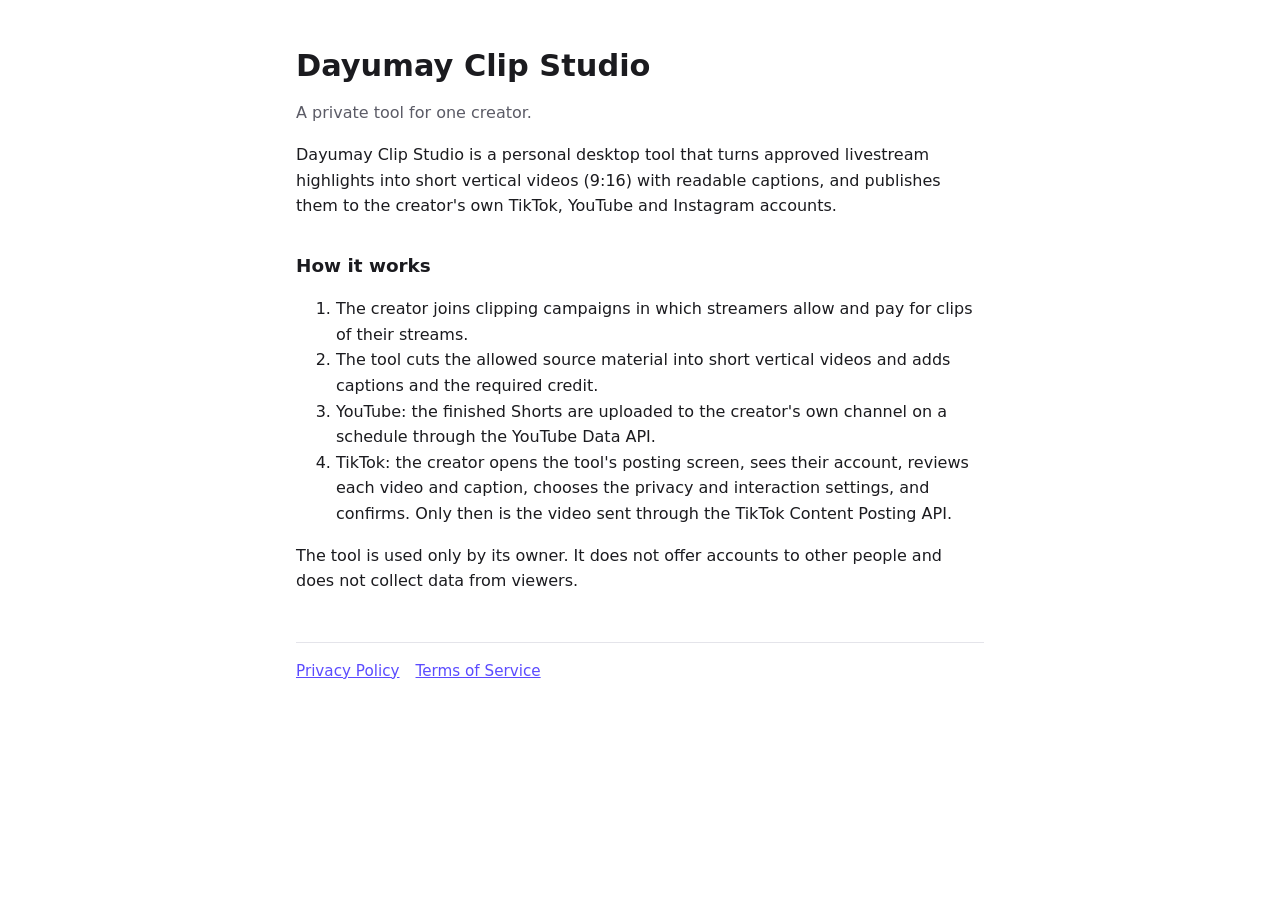
==== index.html @ 783f6fa1 "Dayumay Clip Studio: home, privacy policy, terms, TikTok callback Co-Authored-By: Claude Opus 5.5 <n" ====
<!doctype html>
<html lang="en"><head><meta charset="utf-8"><meta name="viewport" content="width=device-width,initial-scale=1">
<title>Dayumay Clip Studio</title><link rel="stylesheet" href="style.css"></head>
<body><main>
<h1>Dayumay Clip Studio</h1>
<p class="muted">A private tool for one creator.</p>
<p>Dayumay Clip Studio is a personal desktop tool that turns approved livestream highlights into short vertical videos
(9:16) with readable captions, and publishes them to the creator's own TikTok, YouTube and Instagram accounts.</p>
<h2>How it works</h2>
<ol>
<li>The creator joins clipping campaigns in which streamers allow and pay for clips of their streams.</li>
<li>The tool cuts the allowed source material into short vertical videos and adds captions and the required credit.</li>
<li>YouTube: the finished Shorts are uploaded to the creator's own channel on a schedule through the YouTube Data API.</li>
<li>TikTok: the creator opens the tool's posting screen, sees their account, reviews each video and caption, chooses the
privacy and interaction settings, and confirms. Only then is the video sent through the TikTok Content Posting API.</li>
</ol>
<p>The tool is used only by its owner. It does not offer accounts to other people and does not collect data from viewers.</p>
<nav><a href="privacy.html">Privacy Policy</a><a href="terms.html">Terms of Service</a></nav>
</main></body></html>
---- style.css ----
:root { --bg:#ffffff; --fg:#1b1b1f; --muted:#5b5b66; --accent:#5b4bff; --line:#e4e4ea; }
@media (prefers-color-scheme: dark) { :root { --bg:#111114; --fg:#ececf1; --muted:#a0a0ad; --accent:#8b80ff; --line:#2a2a31; } }
* { box-sizing:border-box; }
body { margin:0; background:var(--bg); color:var(--fg); font:16px/1.6 system-ui,-apple-system,"Segoe UI",sans-serif; }
main { max-width:720px; margin:0 auto; padding:48px 16px 80px; }
h1 { font-size:1.9rem; line-height:1.2; margin:0 0 8px; }
h2 { font-size:1.15rem; margin:32px 0 8px; }
p, li { color:var(--fg); } .muted { color:var(--muted); }
a { color:var(--accent); }
nav { display:flex; gap:16px; flex-wrap:wrap; border-top:1px solid var(--line); margin-top:48px; padding-top:16px; font-size:.95rem; }
code { background:var(--line); padding:2px 6px; border-radius:4px; word-break:break-all; }
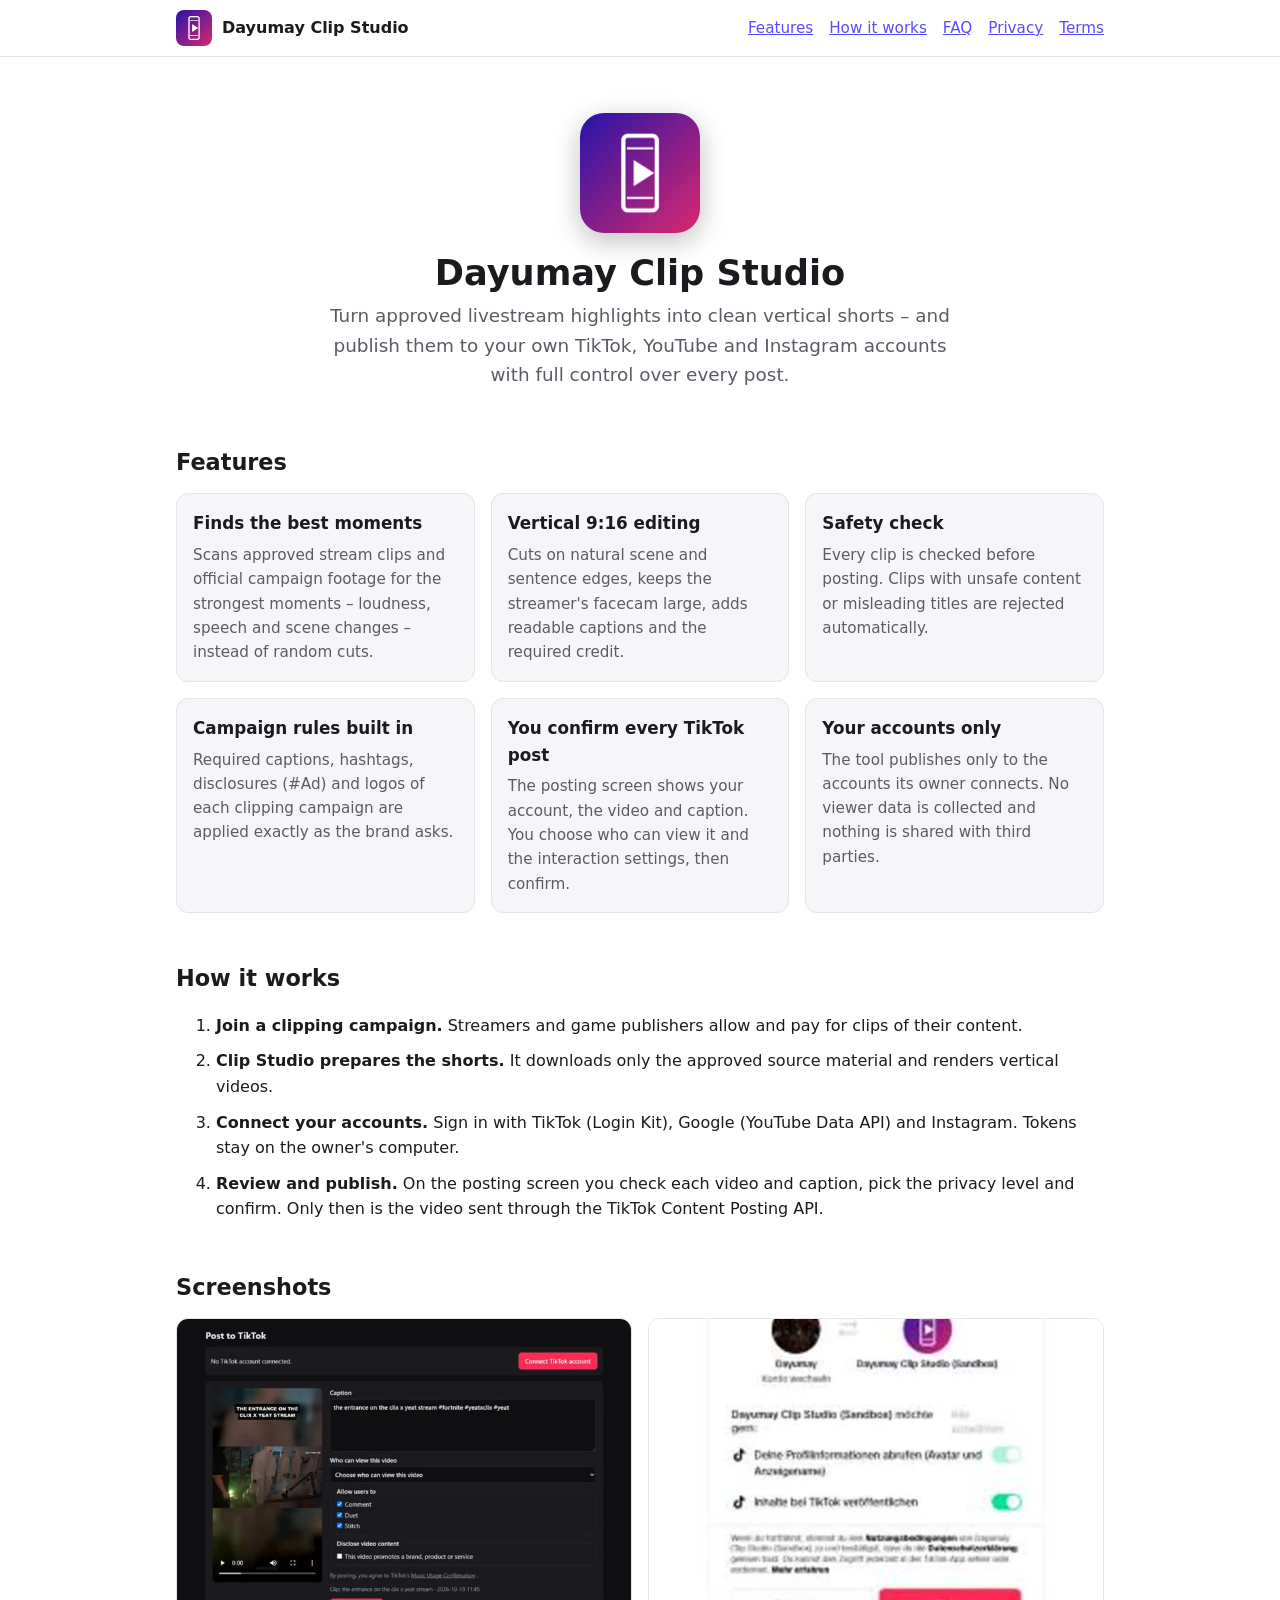
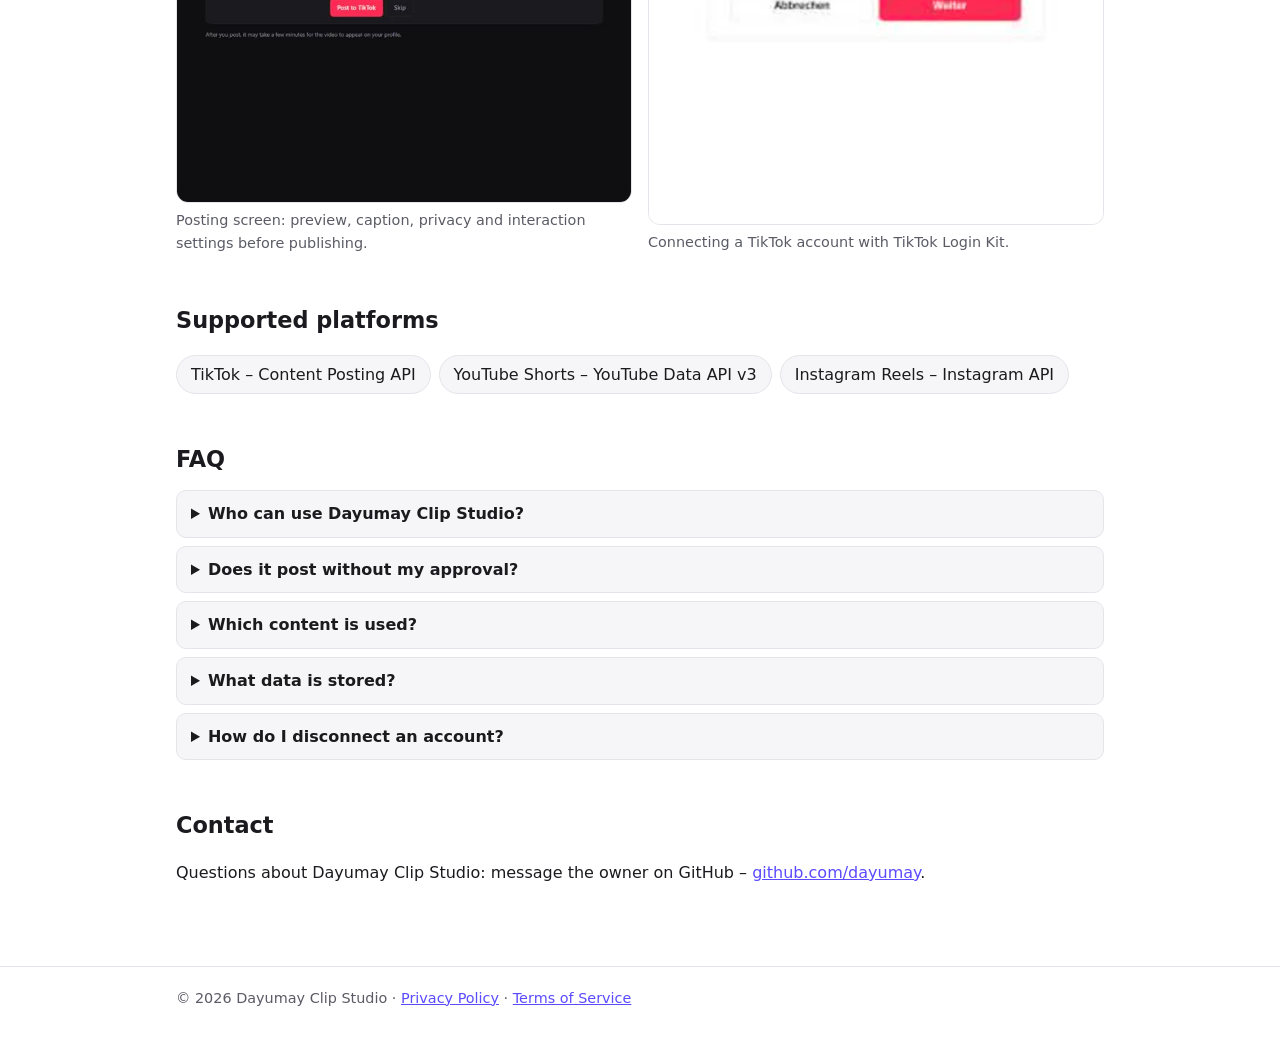
==== commit f94950d2: "Full Clip Studio website: matching app icon favicon, features, how it works, screenshots, FAQ, conta" ====
--- a/index.html
+++ b/index.html
@@ -1,19 +1,88 @@
 <!doctype html>
 <html lang="en"><head><meta charset="utf-8"><meta name="viewport" content="width=device-width,initial-scale=1">
-<title>Dayumay Clip Studio</title><link rel="stylesheet" href="style.css"></head>
-<body><main>
-<h1>Dayumay Clip Studio</h1>
-<p class="muted">A private tool for one creator.</p>
-<p>Dayumay Clip Studio is a personal desktop tool that turns approved livestream highlights into short vertical videos
-(9:16) with readable captions, and publishes them to the creator's own TikTok, YouTube and Instagram accounts.</p>
-<h2>How it works</h2>
-<ol>
-<li>The creator joins clipping campaigns in which streamers allow and pay for clips of their streams.</li>
-<li>The tool cuts the allowed source material into short vertical videos and adds captions and the required credit.</li>
-<li>YouTube: the finished Shorts are uploaded to the creator's own channel on a schedule through the YouTube Data API.</li>
-<li>TikTok: the creator opens the tool's posting screen, sees their account, reviews each video and caption, chooses the
-privacy and interaction settings, and confirms. Only then is the video sent through the TikTok Content Posting API.</li>
-</ol>
-<p>The tool is used only by its owner. It does not offer accounts to other people and does not collect data from viewers.</p>
-<nav><a href="privacy.html">Privacy Policy</a><a href="terms.html">Terms of Service</a></nav>
-</main></body></html>
+<title>Dayumay Clip Studio – vertical clip publishing for creators</title>
+<meta name="description" content="Dayumay Clip Studio turns approved livestream highlights into vertical short videos and publishes them to the creator's own TikTok, YouTube and Instagram accounts.">
+<link rel="icon" href="favicon.ico" sizes="48x48"><link rel="icon" type="image/png" sizes="32x32" href="favicon-32.png">
+<link rel="apple-touch-icon" href="apple-touch-icon.png"><link rel="stylesheet" href="style.css"></head>
+<body>
+<header class="top"><div class="wrap">
+  <a class="brand" href="index.html"><img src="img/icon-256.png" alt="" width="36" height="36"> Dayumay Clip Studio</a>
+  <nav><a href="#features">Features</a><a href="#how">How it works</a><a href="#faq">FAQ</a><a href="privacy.html">Privacy</a><a href="terms.html">Terms</a></nav>
+</div></header>
+
+<main>
+<section class="hero">
+  <img class="hero-icon" src="img/icon-256.png" alt="Dayumay Clip Studio icon" width="120" height="120">
+  <h1>Dayumay Clip Studio</h1>
+  <p class="lead">Turn approved livestream highlights into clean vertical shorts – and publish them to your own TikTok,
+  YouTube and Instagram accounts with full control over every post.</p>
+</section>
+
+<section id="features">
+  <h2>Features</h2>
+  <div class="grid">
+    <div class="card"><h3>Finds the best moments</h3><p>Scans approved stream clips and official campaign footage for the
+      strongest moments – loudness, speech and scene changes – instead of random cuts.</p></div>
+    <div class="card"><h3>Vertical 9:16 editing</h3><p>Cuts on natural scene and sentence edges, keeps the streamer's
+      facecam large, adds readable captions and the required credit.</p></div>
+    <div class="card"><h3>Safety check</h3><p>Every clip is checked before posting. Clips with unsafe content or misleading
+      titles are rejected automatically.</p></div>
+    <div class="card"><h3>Campaign rules built in</h3><p>Required captions, hashtags, disclosures (#Ad) and logos of each
+      clipping campaign are applied exactly as the brand asks.</p></div>
+    <div class="card"><h3>You confirm every TikTok post</h3><p>The posting screen shows your account, the video and caption.
+      You choose who can view it and the interaction settings, then confirm.</p></div>
+    <div class="card"><h3>Your accounts only</h3><p>The tool publishes only to the accounts its owner connects. No viewer data
+      is collected and nothing is shared with third parties.</p></div>
+  </div>
+</section>
+
+<section id="how">
+  <h2>How it works</h2>
+  <ol class="steps">
+    <li><b>Join a clipping campaign.</b> Streamers and game publishers allow and pay for clips of their content.</li>
+    <li><b>Clip Studio prepares the shorts.</b> It downloads only the approved source material and renders vertical videos.</li>
+    <li><b>Connect your accounts.</b> Sign in with TikTok (Login Kit), Google (YouTube Data API) and Instagram. Tokens stay on
+      the owner's computer.</li>
+    <li><b>Review and publish.</b> On the posting screen you check each video and caption, pick the privacy level and confirm.
+      Only then is the video sent through the TikTok Content Posting API.</li>
+  </ol>
+</section>
+
+<section id="screens">
+  <h2>Screenshots</h2>
+  <div class="shots">
+    <figure><img src="img/posting-screen.jpg" alt="Posting screen with video preview, caption, privacy and interaction settings">
+      <figcaption>Posting screen: preview, caption, privacy and interaction settings before publishing.</figcaption></figure>
+    <figure><img src="img/tiktok-consent.jpg" alt="TikTok authorization screen for Dayumay Clip Studio">
+      <figcaption>Connecting a TikTok account with TikTok Login Kit.</figcaption></figure>
+  </div>
+</section>
+
+<section id="platforms">
+  <h2>Supported platforms</h2>
+  <ul class="pills"><li>TikTok – Content Posting API</li><li>YouTube Shorts – YouTube Data API v3</li><li>Instagram Reels – Instagram API</li></ul>
+</section>
+
+<section id="faq">
+  <h2>FAQ</h2>
+  <details><summary>Who can use Dayumay Clip Studio?</summary><p>It is a personal tool run by its owner for the owner's own
+    creator accounts. It does not offer sign-ups to other people.</p></details>
+  <details><summary>Does it post without my approval?</summary><p>No TikTok video is published without the owner reviewing it on
+    the posting screen and confirming. The owner chooses the privacy level for every post.</p></details>
+  <details><summary>Which content is used?</summary><p>Only footage the rights holder allows for clipping, such as official
+    campaign folders and the streamer's own clips, always with the required credit.</p></details>
+  <details><summary>What data is stored?</summary><p>Only the access tokens needed to publish to the connected accounts, stored
+    locally on the owner's computer. See the <a href="privacy.html">Privacy Policy</a>.</p></details>
+  <details><summary>How do I disconnect an account?</summary><p>Revoke access in your TikTok, Google or Instagram security
+    settings at any time; the local token stops working immediately.</p></details>
+</section>
+
+<section id="contact">
+  <h2>Contact</h2>
+  <p>Questions about Dayumay Clip Studio: message the owner on GitHub –
+    <a href="https://github.com/dayumay">github.com/dayumay</a>.</p>
+</section>
+</main>
+
+<footer><div class="wrap">© 2026 Dayumay Clip Studio · <a href="privacy.html">Privacy Policy</a> · <a href="terms.html">Terms of Service</a></div></footer>
+</body></html>
--- a/style.css
+++ b/style.css
@@ -1,11 +1,33 @@
-:root { --bg:#ffffff; --fg:#1b1b1f; --muted:#5b5b66; --accent:#5b4bff; --line:#e4e4ea; }
-@media (prefers-color-scheme: dark) { :root { --bg:#111114; --fg:#ececf1; --muted:#a0a0ad; --accent:#8b80ff; --line:#2a2a31; } }
+:root { --bg:#ffffff; --fg:#1b1b1f; --muted:#5b5b66; --accent:#5b4bff; --line:#e4e4ea; --card:#f6f6f9; }
+@media (prefers-color-scheme: dark) { :root { --bg:#111114; --fg:#ececf1; --muted:#a0a0ad; --accent:#8b80ff; --line:#2a2a31; --card:#1a1a1f; } }
 * { box-sizing:border-box; }
 body { margin:0; background:var(--bg); color:var(--fg); font:16px/1.6 system-ui,-apple-system,"Segoe UI",sans-serif; }
-main { max-width:720px; margin:0 auto; padding:48px 16px 80px; }
-h1 { font-size:1.9rem; line-height:1.2; margin:0 0 8px; }
-h2 { font-size:1.15rem; margin:32px 0 8px; }
+.wrap { max-width:960px; margin:0 auto; padding:0 16px; }
+.top { border-bottom:1px solid var(--line); position:sticky; top:0; background:var(--bg); z-index:5; }
+.top .wrap { display:flex; align-items:center; justify-content:space-between; gap:16px; padding-top:10px; padding-bottom:10px; flex-wrap:wrap; }
+.brand { display:flex; align-items:center; gap:10px; font-weight:700; color:var(--fg); text-decoration:none; }
+.brand img { border-radius:8px; }
+.top nav { display:flex; gap:16px; flex-wrap:wrap; font-size:.95rem; border:0; margin:0; padding:0; }
+main { max-width:960px; margin:0 auto; padding:32px 16px 64px; }
+h1 { font-size:2.2rem; line-height:1.15; margin:12px 0 8px; }
+h2 { font-size:1.4rem; margin:48px 0 12px; }
+h3 { font-size:1.05rem; margin:0 0 6px; }
 p, li { color:var(--fg); } .muted { color:var(--muted); }
 a { color:var(--accent); }
+.hero { text-align:center; padding:24px 0 8px; }
+.hero-icon { border-radius:24px; box-shadow:0 8px 28px rgba(0,0,0,.25); }
+.lead { font-size:1.15rem; color:var(--muted); max-width:640px; margin:0 auto; }
+.grid { display:grid; grid-template-columns:repeat(auto-fit,minmax(240px,1fr)); gap:16px; }
+.card { background:var(--card); border:1px solid var(--line); border-radius:12px; padding:16px; }
+.card p { margin:0; color:var(--muted); font-size:.95rem; }
+.steps li { margin-bottom:10px; }
+.shots { display:grid; grid-template-columns:repeat(auto-fit,minmax(260px,1fr)); gap:16px; }
+.shots img { width:100%; height:auto; border:1px solid var(--line); border-radius:12px; display:block; }
+figure { margin:0; } figcaption { color:var(--muted); font-size:.9rem; margin-top:6px; }
+.pills { list-style:none; padding:0; display:flex; flex-wrap:wrap; gap:8px; }
+.pills li { border:1px solid var(--line); border-radius:999px; padding:6px 14px; background:var(--card); }
+details { border:1px solid var(--line); border-radius:10px; padding:10px 14px; margin-bottom:8px; background:var(--card); }
+summary { cursor:pointer; font-weight:600; }
 nav { display:flex; gap:16px; flex-wrap:wrap; border-top:1px solid var(--line); margin-top:48px; padding-top:16px; font-size:.95rem; }
+footer { border-top:1px solid var(--line); color:var(--muted); font-size:.9rem; padding:20px 0 32px; }
 code { background:var(--line); padding:2px 6px; border-radius:4px; word-break:break-all; }
